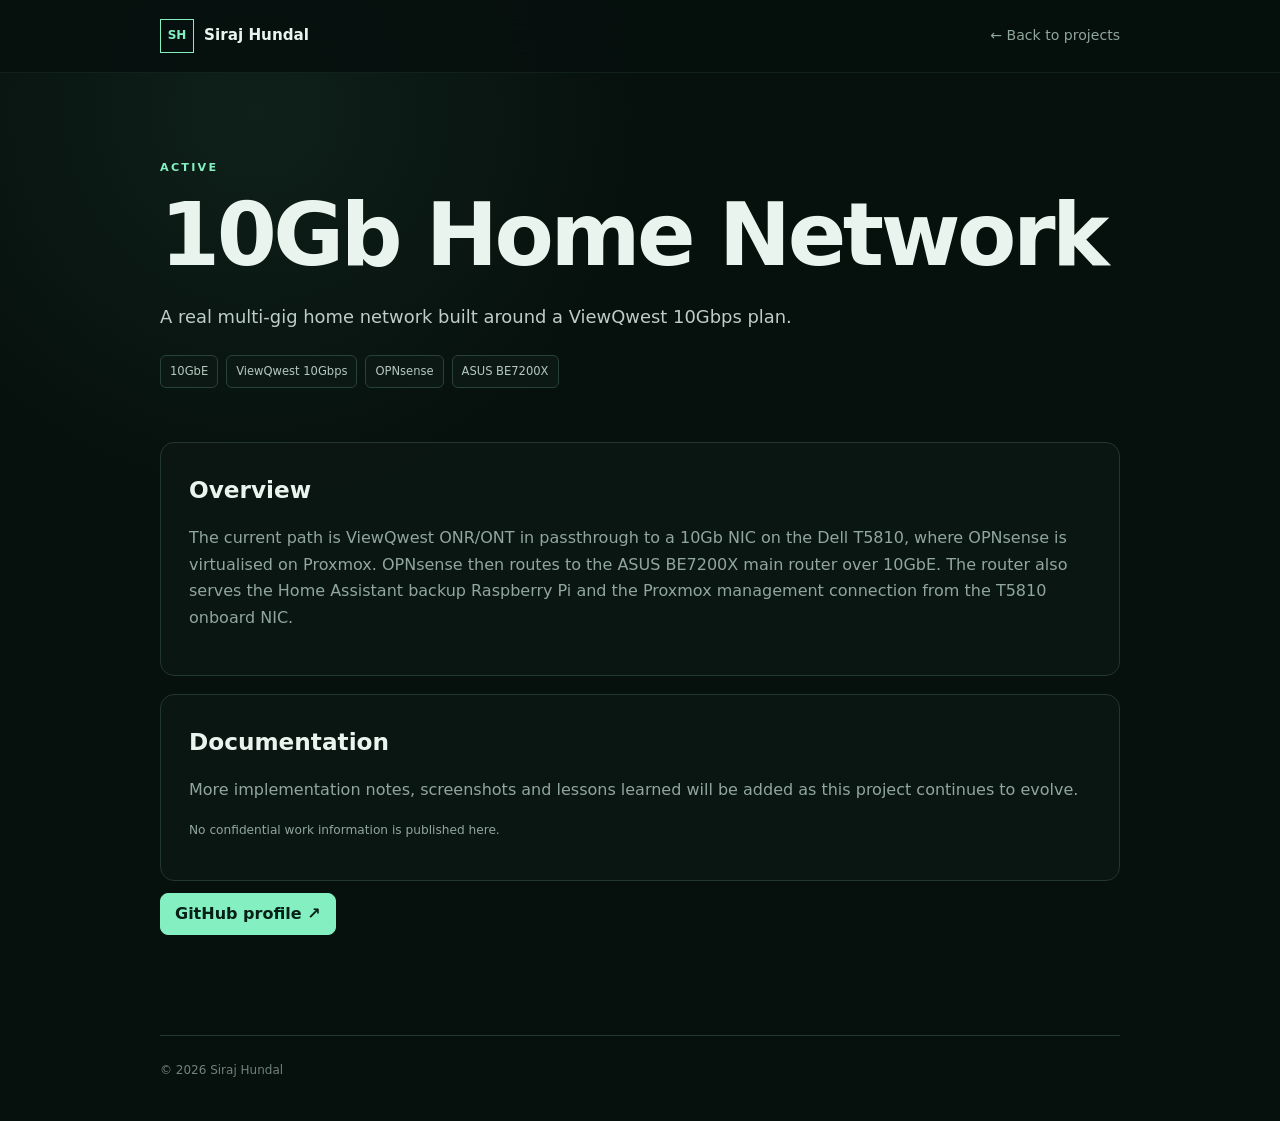
==== projects/10gb-network.html @ fffbb4be "Add files via upload Update portfolio with infrastructure/client and passion projects" ====
<!DOCTYPE html><html lang="en"><head><meta charset="UTF-8"><meta name="viewport" content="width=device-width,initial-scale=1"><title>10Gb Home Network | Siraj Hundal</title><link rel="stylesheet" href="project-styles.css"></head><body><header class="site-header"><nav class="nav container"><a class="brand" href="../index.html"><span>SH</span><strong>Siraj Hundal</strong></a><a class="back" href="../index.html#projects">← Back to projects</a></nav></header><main class="container"><section class="hero"><div class="eyebrow">ACTIVE</div><h1>10Gb Home Network</h1><p class="lede">A real multi-gig home network built around a ViewQwest 10Gbps plan.</p><div class="meta"><span class="tag">10GbE</span><span class="tag">ViewQwest 10Gbps</span><span class="tag">OPNsense</span><span class="tag">ASUS BE7200X</span></div></section><section class="panel"><h2>Overview</h2><p>The current path is ViewQwest ONR/ONT in passthrough to a 10Gb NIC on the Dell T5810, where OPNsense is virtualised on Proxmox. OPNsense then routes to the ASUS BE7200X main router over 10GbE. The router also serves the Home Assistant backup Raspberry Pi and the Proxmox management connection from the T5810 onboard NIC.</p></section><section class="panel"><h2>Documentation</h2><p>More implementation notes, screenshots and lessons learned will be added as this project continues to evolve.</p><p class="note">No confidential work information is published here.</p></section><a class="button primary" href="https://github.com/DeChozen1" target="_blank" rel="noreferrer">GitHub profile ↗</a></main><footer class="site-footer container">© 2026 Siraj Hundal</footer></body></html>
---- projects/project-styles.css ----
:root{--bg:#06100d;--panel:#0b1714;--text:#eaf4ef;--muted:#91a69d;--line:#22372f;--line-2:#2c4b40;--accent:#84f0c2;--blue:#9dd7ff}*{box-sizing:border-box}html{scroll-behavior:smooth}body{margin:0;background:radial-gradient(circle at 20% 10%,rgba(132,240,194,.07),transparent 28%),var(--bg);color:var(--text);font-family:Inter,ui-sans-serif,system-ui,-apple-system,BlinkMacSystemFont,"Segoe UI",sans-serif;line-height:1.65}.container{width:min(960px,calc(100% - 40px));margin:0 auto}a{color:inherit;text-decoration:none}.site-header{position:sticky;top:0;z-index:10;background:rgba(6,16,13,.86);backdrop-filter:blur(18px);border-bottom:1px solid rgba(132,240,194,.08)}.nav{height:72px;display:flex;justify-content:space-between;align-items:center}.brand{display:flex;gap:10px;align-items:center}.brand span{width:34px;height:34px;display:grid;place-items:center;border:1px solid var(--accent);color:var(--accent);font-size:.75rem;font-weight:800}.brand strong{font-size:.95rem}.back{color:var(--muted);font-size:.88rem}.back:hover{color:var(--accent)}main{padding:86px 0 100px}.eyebrow{font-size:.7rem;letter-spacing:.2em;color:var(--accent);font-weight:800}.hero{margin-bottom:54px}.hero h1{font-size:clamp(2.8rem,7vw,5.4rem);line-height:1.02;letter-spacing:-.04em;margin:14px 0 22px}.lede{font-size:1.12rem;color:#becdc6;max-width:760px}.meta{display:flex;gap:8px;flex-wrap:wrap;margin-top:24px}.tag{border:1px solid #294238;color:#b6c8bf;background:#0b1814;padding:6px 9px;border-radius:6px;font-size:.72rem}.panel{border:1px solid var(--line);background:rgba(12,24,20,.78);border-radius:14px;padding:28px;margin-top:18px}.panel h2{margin:0 0 12px;font-size:1.45rem}.panel p,.panel li{color:var(--muted)}.panel ul{padding-left:20px}.screenshot{width:100%;display:block;border:1px solid var(--line);border-radius:14px;margin-top:24px}.note{font-size:.76rem;color:#6f837a}.button{display:inline-flex;align-items:center;min-height:42px;padding:0 14px;border:1px solid var(--line);border-radius:8px;margin-top:12px}.button:hover{border-color:#48665a}.button.primary{background:var(--accent);color:#062018;border-color:var(--accent);font-weight:800}.site-footer{border-top:1px solid var(--line);padding:25px 0 40px;color:#6f837a;font-size:.75rem}@media(max-width:650px){.container{width:min(100% - 24px,960px)}main{padding-top:60px}}
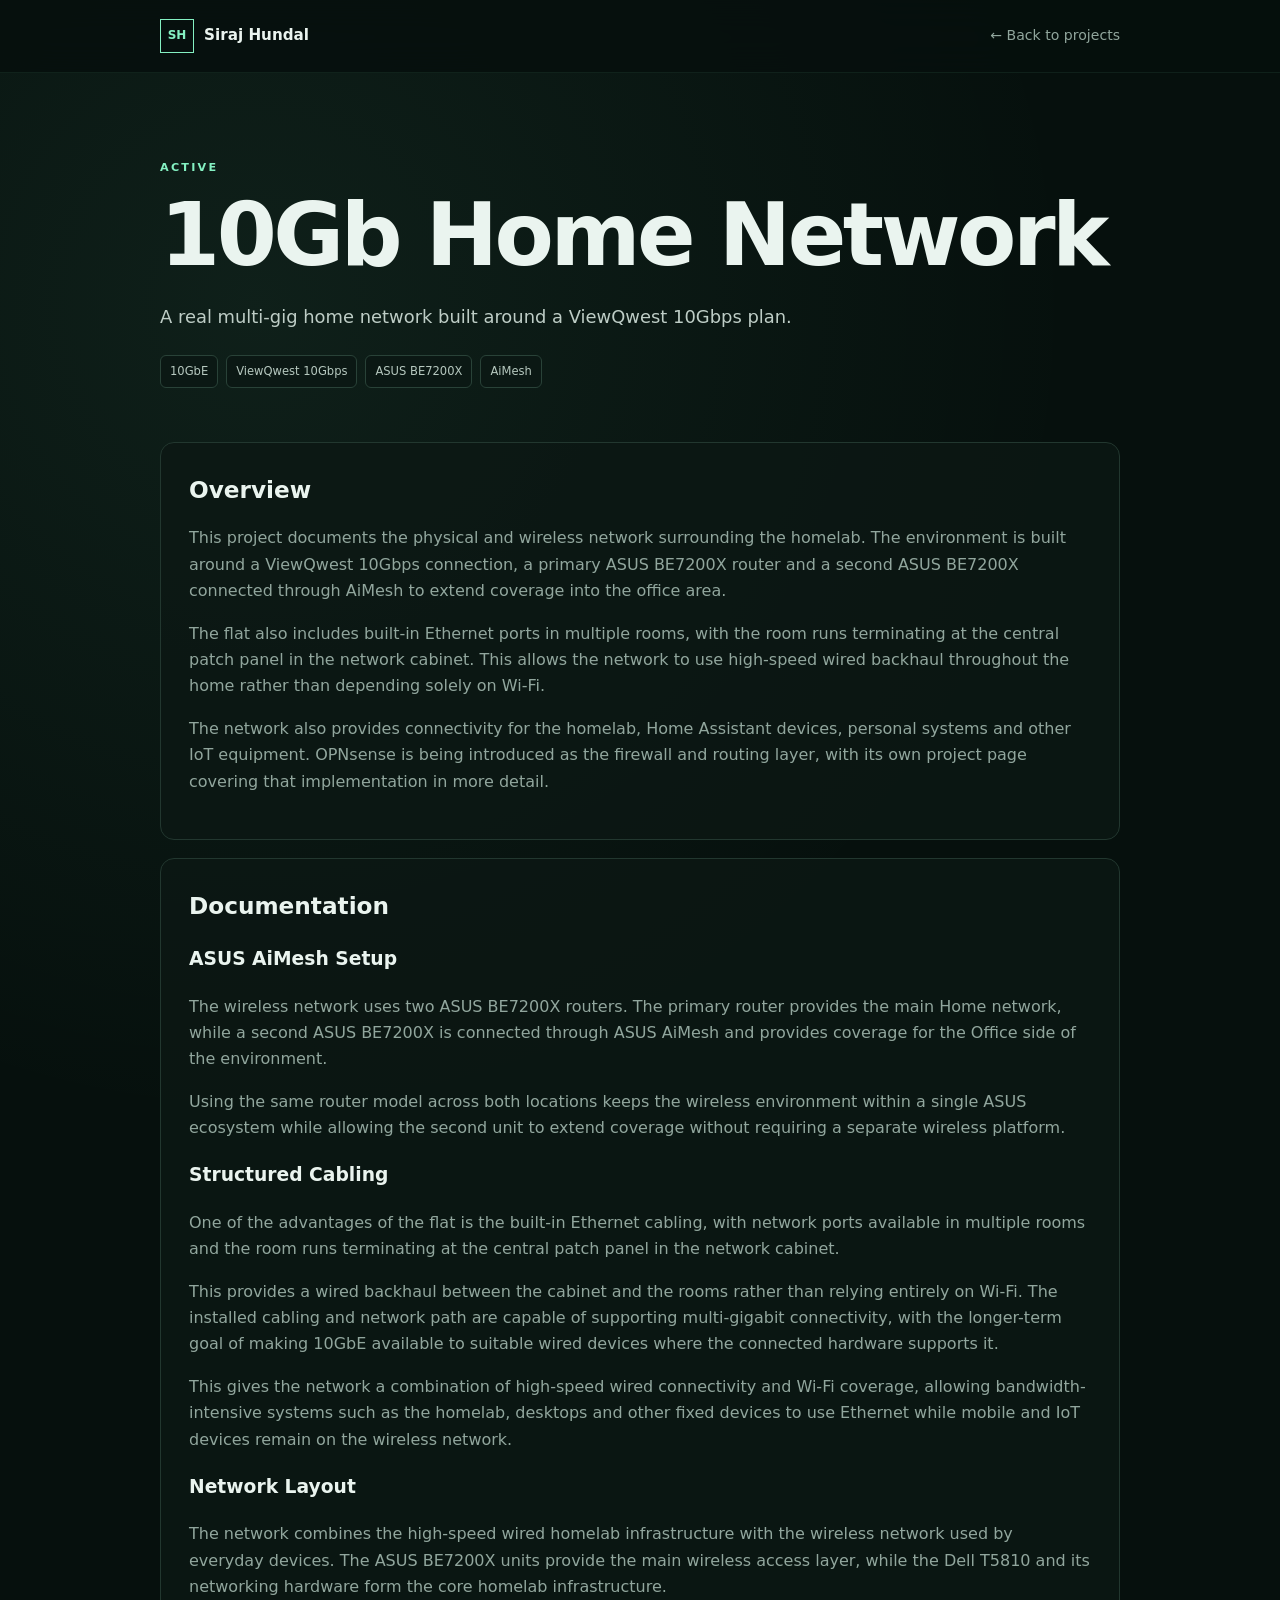
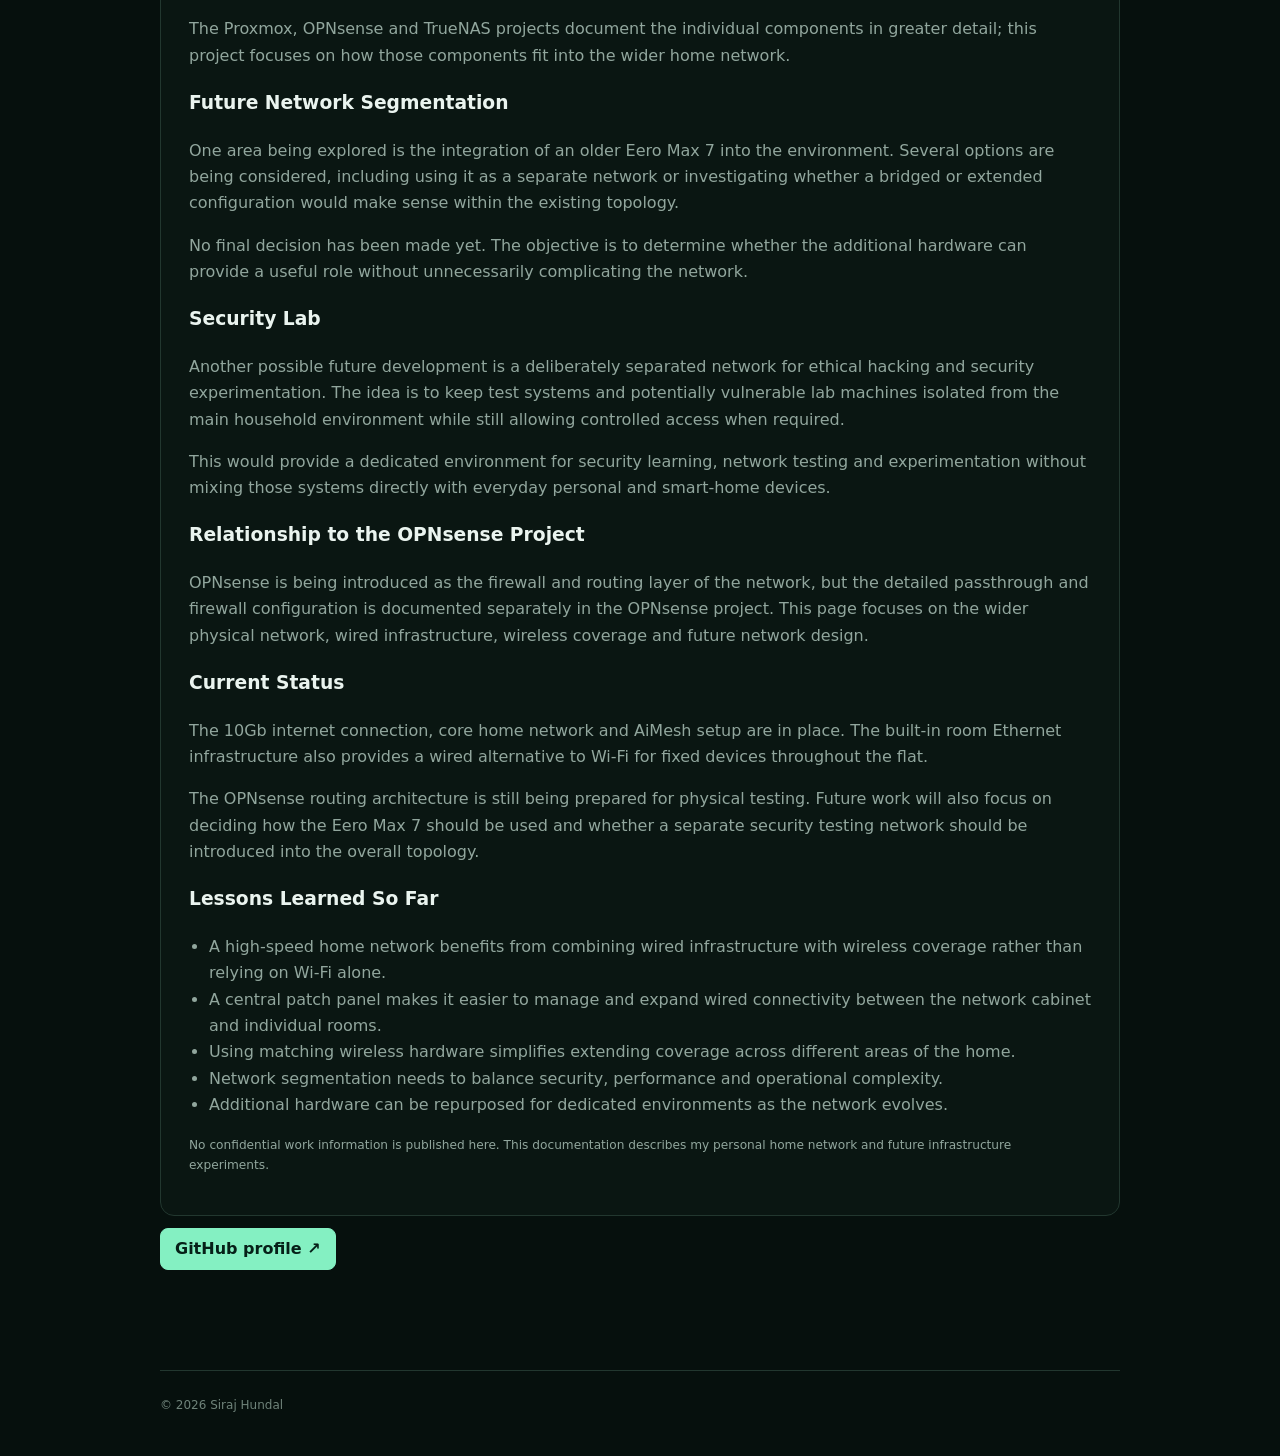
==== commit 980c6dc9: "Revise 10Gb Home Network documentation Updated the 10Gb Home Network project documentation with deta" ====
--- a/projects/10gb-network.html
+++ b/projects/10gb-network.html
@@ -1 +1,254 @@
-<!DOCTYPE html><html lang="en"><head><meta charset="UTF-8"><meta name="viewport" content="width=device-width,initial-scale=1"><title>10Gb Home Network | Siraj Hundal</title><link rel="stylesheet" href="project-styles.css"></head><body><header class="site-header"><nav class="nav container"><a class="brand" href="../index.html"><span>SH</span><strong>Siraj Hundal</strong></a><a class="back" href="../index.html#projects">← Back to projects</a></nav></header><main class="container"><section class="hero"><div class="eyebrow">ACTIVE</div><h1>10Gb Home Network</h1><p class="lede">A real multi-gig home network built around a ViewQwest 10Gbps plan.</p><div class="meta"><span class="tag">10GbE</span><span class="tag">ViewQwest 10Gbps</span><span class="tag">OPNsense</span><span class="tag">ASUS BE7200X</span></div></section><section class="panel"><h2>Overview</h2><p>The current path is ViewQwest ONR/ONT in passthrough to a 10Gb NIC on the Dell T5810, where OPNsense is virtualised on Proxmox. OPNsense then routes to the ASUS BE7200X main router over 10GbE. The router also serves the Home Assistant backup Raspberry Pi and the Proxmox management connection from the T5810 onboard NIC.</p></section><section class="panel"><h2>Documentation</h2><p>More implementation notes, screenshots and lessons learned will be added as this project continues to evolve.</p><p class="note">No confidential work information is published here.</p></section><a class="button primary" href="https://github.com/DeChozen1" target="_blank" rel="noreferrer">GitHub profile ↗</a></main><footer class="site-footer container">© 2026 Siraj Hundal</footer></body></html>
+<!DOCTYPE html>
+<html lang="en">
+<head>
+    <meta charset="UTF-8">
+    <meta name="viewport" content="width=device-width,initial-scale=1">
+    <title>10Gb Home Network | Siraj Hundal</title>
+    <link rel="stylesheet" href="project-styles.css">
+</head>
+
+<body>
+
+<header class="site-header">
+    <nav class="nav container">
+        <a class="brand" href="../index.html">
+            <span>SH</span>
+            <strong>Siraj Hundal</strong>
+        </a>
+
+        <a class="back" href="../index.html#projects">
+            ← Back to projects
+        </a>
+    </nav>
+</header>
+
+
+<main class="container">
+
+    <section class="hero">
+        <div class="eyebrow">ACTIVE</div>
+
+        <h1>10Gb Home Network</h1>
+
+        <p class="lede">
+            A real multi-gig home network built around a ViewQwest 10Gbps plan.
+        </p>
+
+        <div class="meta">
+            <span class="tag">10GbE</span>
+            <span class="tag">ViewQwest 10Gbps</span>
+            <span class="tag">ASUS BE7200X</span>
+            <span class="tag">AiMesh</span>
+        </div>
+    </section>
+
+
+    <section class="panel">
+        <h2>Overview</h2>
+
+        <p>
+            This project documents the physical and wireless network surrounding
+            the homelab. The environment is built around a ViewQwest 10Gbps
+            connection, a primary ASUS BE7200X router and a second ASUS BE7200X
+            connected through AiMesh to extend coverage into the office area.
+        </p>
+
+        <p>
+            The flat also includes built-in Ethernet ports in multiple rooms,
+            with the room runs terminating at the central patch panel in the
+            network cabinet. This allows the network to use high-speed wired
+            backhaul throughout the home rather than depending solely on Wi-Fi.
+        </p>
+
+        <p>
+            The network also provides connectivity for the homelab, Home
+            Assistant devices, personal systems and other IoT equipment.
+            OPNsense is being introduced as the firewall and routing layer,
+            with its own project page covering that implementation in more
+            detail.
+        </p>
+    </section>
+
+
+    <section class="panel">
+        <h2>Documentation</h2>
+
+
+        <h3>ASUS AiMesh Setup</h3>
+
+        <p>
+            The wireless network uses two ASUS BE7200X routers. The primary
+            router provides the main Home network, while a second ASUS BE7200X
+            is connected through ASUS AiMesh and provides coverage for the
+            Office side of the environment.
+        </p>
+
+        <p>
+            Using the same router model across both locations keeps the
+            wireless environment within a single ASUS ecosystem while allowing
+            the second unit to extend coverage without requiring a separate
+            wireless platform.
+        </p>
+
+
+        <h3>Structured Cabling</h3>
+
+        <p>
+            One of the advantages of the flat is the built-in Ethernet cabling,
+            with network ports available in multiple rooms and the room runs
+            terminating at the central patch panel in the network cabinet.
+        </p>
+
+        <p>
+            This provides a wired backhaul between the cabinet and the rooms
+            rather than relying entirely on Wi-Fi. The installed cabling and
+            network path are capable of supporting multi-gigabit connectivity,
+            with the longer-term goal of making 10GbE available to suitable
+            wired devices where the connected hardware supports it.
+        </p>
+
+        <p>
+            This gives the network a combination of high-speed wired
+            connectivity and Wi-Fi coverage, allowing bandwidth-intensive
+            systems such as the homelab, desktops and other fixed devices to
+            use Ethernet while mobile and IoT devices remain on the wireless
+            network.
+        </p>
+
+
+        <h3>Network Layout</h3>
+
+        <p>
+            The network combines the high-speed wired homelab infrastructure
+            with the wireless network used by everyday devices. The ASUS
+            BE7200X units provide the main wireless access layer, while the
+            Dell T5810 and its networking hardware form the core homelab
+            infrastructure.
+        </p>
+
+        <p>
+            The Proxmox, OPNsense and TrueNAS projects document the individual
+            components in greater detail; this project focuses on how those
+            components fit into the wider home network.
+        </p>
+
+
+        <h3>Future Network Segmentation</h3>
+
+        <p>
+            One area being explored is the integration of an older Eero Max 7
+            into the environment. Several options are being considered,
+            including using it as a separate network or investigating whether
+            a bridged or extended configuration would make sense within the
+            existing topology.
+        </p>
+
+        <p>
+            No final decision has been made yet. The objective is to determine
+            whether the additional hardware can provide a useful role without
+            unnecessarily complicating the network.
+        </p>
+
+
+        <h3>Security Lab</h3>
+
+        <p>
+            Another possible future development is a deliberately separated
+            network for ethical hacking and security experimentation. The idea
+            is to keep test systems and potentially vulnerable lab machines
+            isolated from the main household environment while still allowing
+            controlled access when required.
+        </p>
+
+        <p>
+            This would provide a dedicated environment for security learning,
+            network testing and experimentation without mixing those systems
+            directly with everyday personal and smart-home devices.
+        </p>
+
+
+        <h3>Relationship to the OPNsense Project</h3>
+
+        <p>
+            OPNsense is being introduced as the firewall and routing layer of
+            the network, but the detailed passthrough and firewall
+            configuration is documented separately in the OPNsense project.
+            This page focuses on the wider physical network, wired
+            infrastructure, wireless coverage and future network design.
+        </p>
+
+
+        <h3>Current Status</h3>
+
+        <p>
+            The 10Gb internet connection, core home network and AiMesh setup
+            are in place. The built-in room Ethernet infrastructure also
+            provides a wired alternative to Wi-Fi for fixed devices throughout
+            the flat.
+        </p>
+
+        <p>
+            The OPNsense routing architecture is still being prepared for
+            physical testing. Future work will also focus on deciding how the
+            Eero Max 7 should be used and whether a separate security testing
+            network should be introduced into the overall topology.
+        </p>
+
+
+        <h3>Lessons Learned So Far</h3>
+
+        <ul>
+            <li>
+                A high-speed home network benefits from combining wired
+                infrastructure with wireless coverage rather than relying on
+                Wi-Fi alone.
+            </li>
+
+            <li>
+                A central patch panel makes it easier to manage and expand
+                wired connectivity between the network cabinet and individual
+                rooms.
+            </li>
+
+            <li>
+                Using matching wireless hardware simplifies extending coverage
+                across different areas of the home.
+            </li>
+
+            <li>
+                Network segmentation needs to balance security, performance
+                and operational complexity.
+            </li>
+
+            <li>
+                Additional hardware can be repurposed for dedicated
+                environments as the network evolves.
+            </li>
+        </ul>
+
+
+        <p class="note">
+            No confidential work information is published here. This
+            documentation describes my personal home network and future
+            infrastructure experiments.
+        </p>
+
+    </section>
+
+
+    <a class="button primary"
+       href="https://github.com/DeChozen1"
+       target="_blank"
+       rel="noreferrer">
+        GitHub profile ↗
+    </a>
+
+</main>
+
+
+<footer class="site-footer container">
+    © 2026 Siraj Hundal
+</footer>
+
+</body>
+</html>
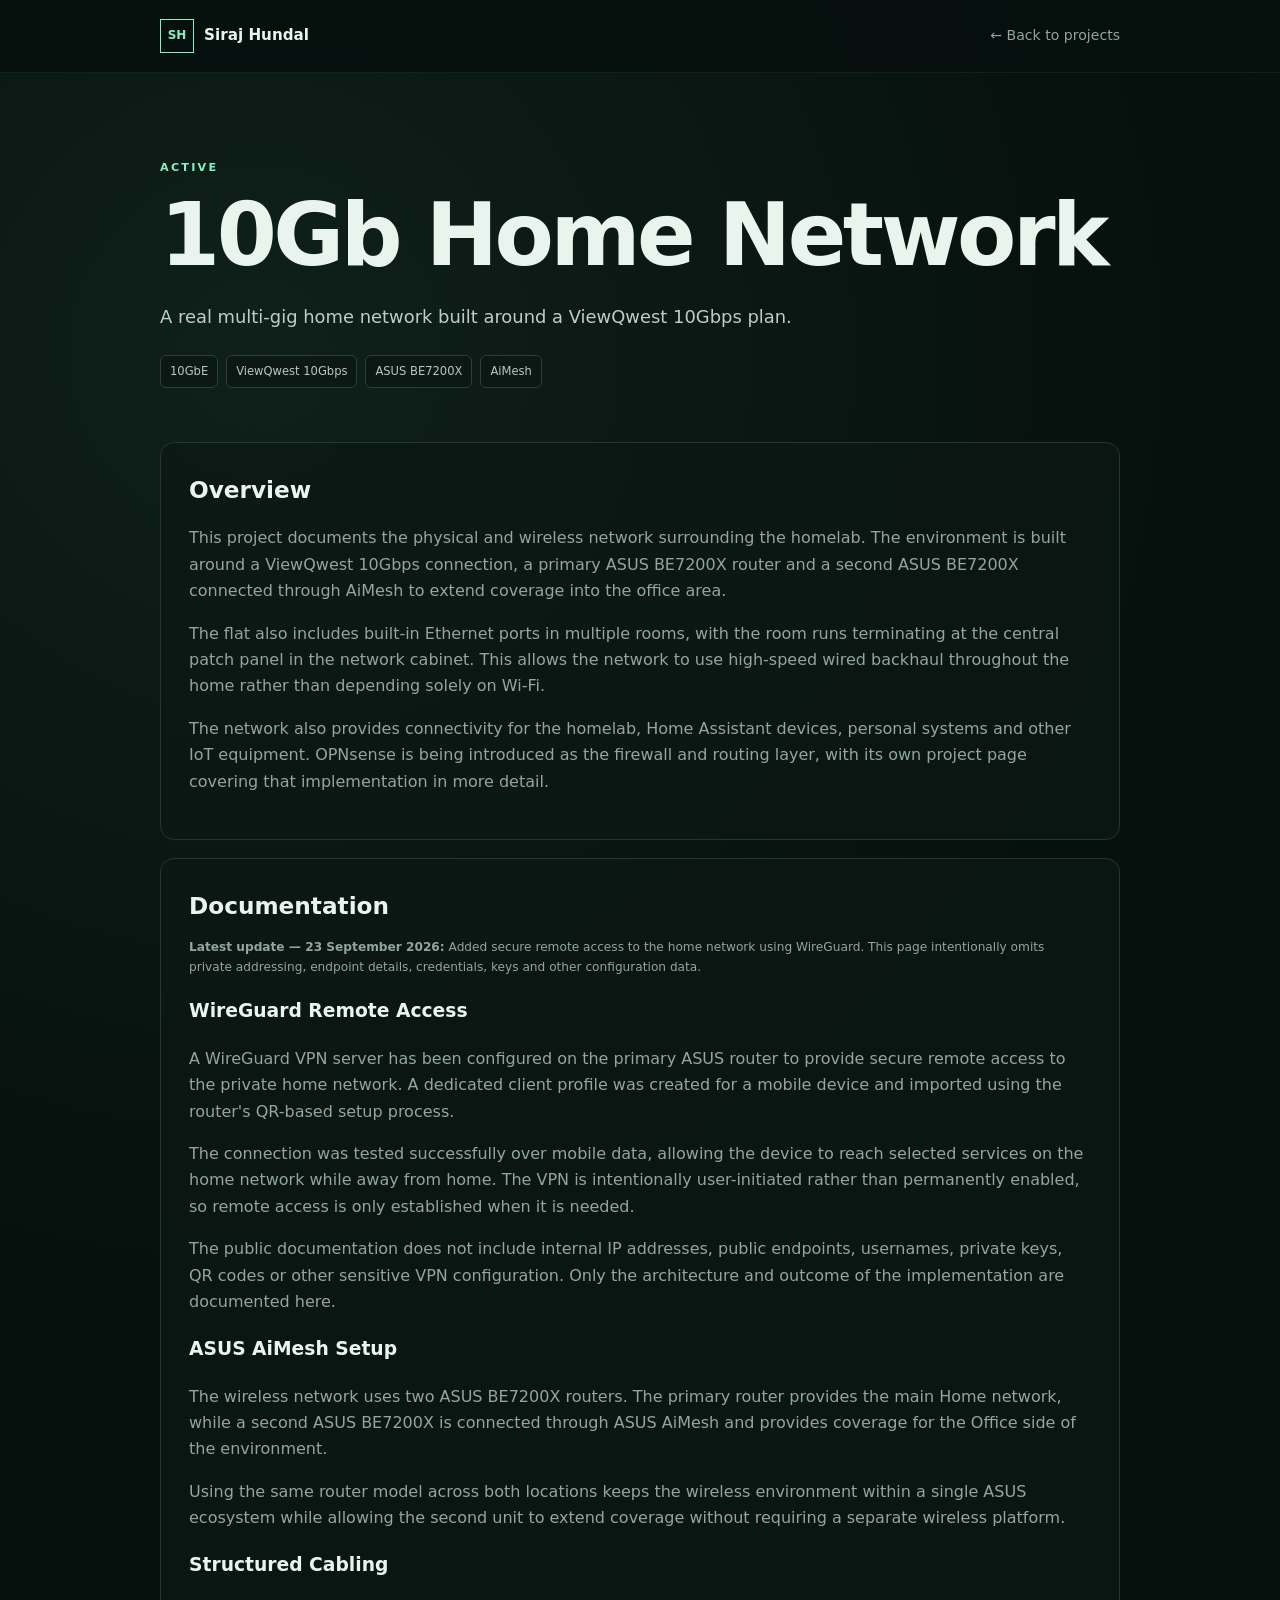
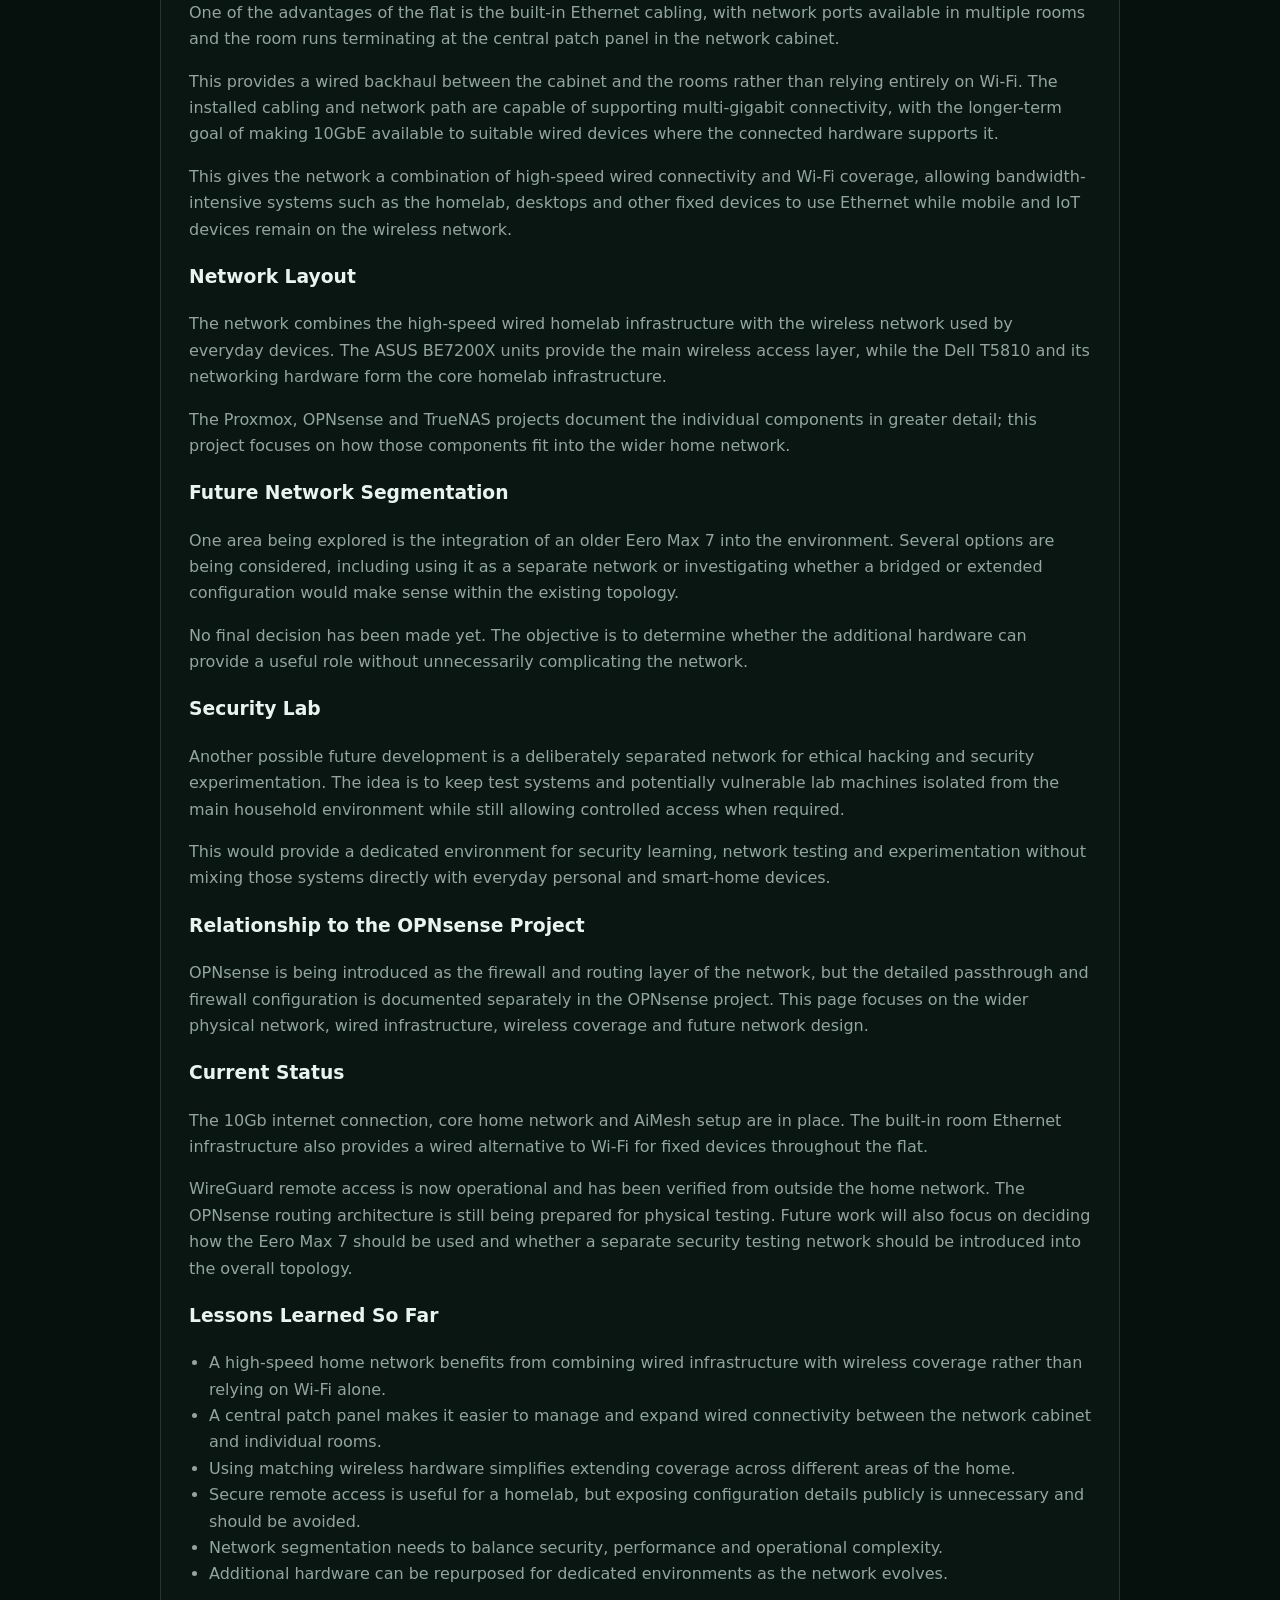
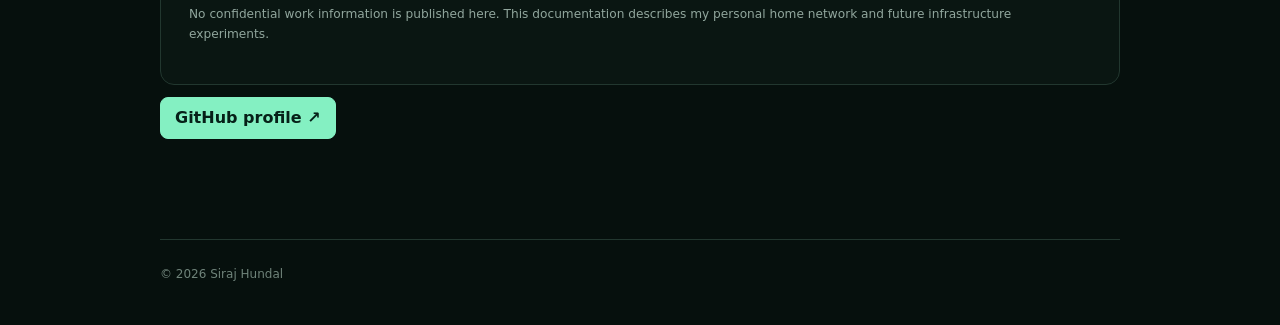
==== commit e24ea0c5: "Document WireGuard remote access" ====
--- a/projects/10gb-network.html
+++ b/projects/10gb-network.html
@@ -73,6 +73,38 @@
     <section class="panel">
         <h2>Documentation</h2>
 
+        <p class="note">
+            <strong>Latest update — 23 September 2026:</strong>
+            Added secure remote access to the home network using WireGuard.
+            This page intentionally omits private addressing, endpoint details,
+            credentials, keys and other configuration data.
+        </p>
+
+
+        <h3>WireGuard Remote Access</h3>
+
+        <p>
+            A WireGuard VPN server has been configured on the primary ASUS
+            router to provide secure remote access to the private home network.
+            A dedicated client profile was created for a mobile device and
+            imported using the router's QR-based setup process.
+        </p>
+
+        <p>
+            The connection was tested successfully over mobile data, allowing
+            the device to reach selected services on the home network while
+            away from home. The VPN is intentionally user-initiated rather than
+            permanently enabled, so remote access is only established when it
+            is needed.
+        </p>
+
+        <p>
+            The public documentation does not include internal IP addresses,
+            public endpoints, usernames, private keys, QR codes or other
+            sensitive VPN configuration. Only the architecture and outcome of
+            the implementation are documented here.
+        </p>
+
 
         <h3>ASUS AiMesh Setup</h3>
 
@@ -188,10 +220,12 @@
         </p>
 
         <p>
-            The OPNsense routing architecture is still being prepared for
-            physical testing. Future work will also focus on deciding how the
-            Eero Max 7 should be used and whether a separate security testing
-            network should be introduced into the overall topology.
+            WireGuard remote access is now operational and has been verified
+            from outside the home network. The OPNsense routing architecture
+            is still being prepared for physical testing. Future work will
+            also focus on deciding how the Eero Max 7 should be used and
+            whether a separate security testing network should be introduced
+            into the overall topology.
         </p>
 
 
@@ -213,6 +247,12 @@
             <li>
                 Using matching wireless hardware simplifies extending coverage
                 across different areas of the home.
+            </li>
+
+            <li>
+                Secure remote access is useful for a homelab, but exposing
+                configuration details publicly is unnecessary and should be
+                avoided.
             </li>
 
             <li>
